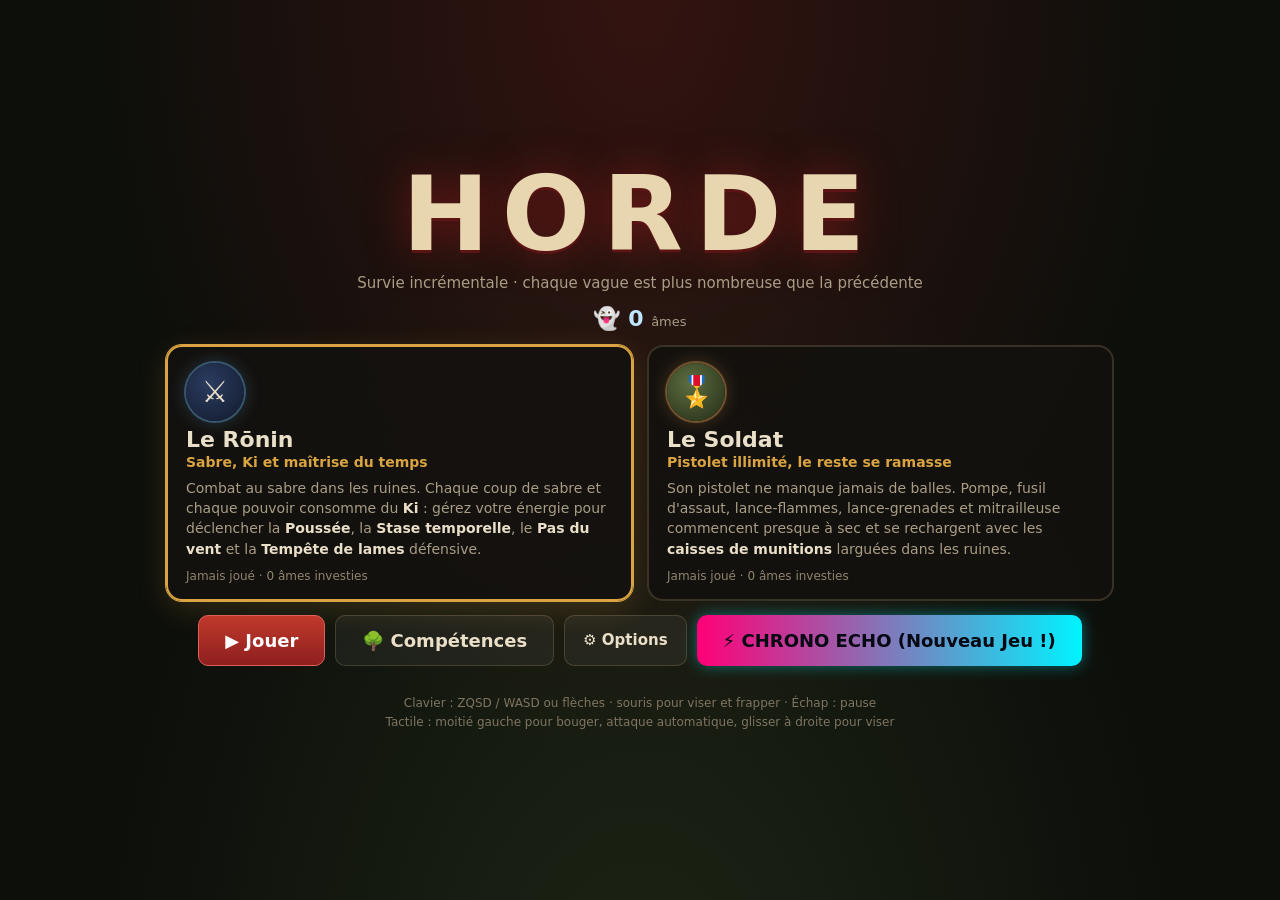
==== index.html @ ba74a108 "Horde : jeu de survie incrémentale Co-Authored-By: Claude Sonnet 5.5 <noreply@anthropic.com>" ====
<!DOCTYPE html>
<html lang="fr">
<head>
  <meta charset="utf-8">
  <meta name="viewport" content="width=device-width, initial-scale=1, maximum-scale=1, user-scalable=no, viewport-fit=cover">
  <title>HORDE — Survie incrémentale</title>
  <meta name="description" content="Survivez aux vagues de zombies de plus en plus nombreuses avec le Rōnin ou le Soldat, et faites grandir leurs arbres de compétences.">
  <meta name="theme-color" content="#0d0f0b">
  <meta name="apple-mobile-web-app-capable" content="yes">
  <meta name="mobile-web-app-capable" content="yes">
  <link rel="manifest" href="manifest.json">
  <link rel="icon" href="icon.svg" type="image/svg+xml">
  <link rel="apple-touch-icon" href="icon-192.png">
  <link rel="stylesheet" href="style.css">
</head>
<body>
  <canvas id="game"></canvas>

  <!-- Menu principal -->
  <section id="scr-menu" class="screen">
    <div class="menu-wrap">
      <header class="title">
        <h1>HORDE</h1>
        <p>Survie incrémentale · chaque vague est plus nombreuse que la précédente</p>
      </header>
      <div class="souls-big">👻 <span id="menu-souls">0</span> <small>âmes</small></div>
      <div class="classes">
        <button class="class-card" data-cls="samurai">
          <div class="portrait samurai"></div>
          <h2>Le Rōnin</h2>
          <p class="tag">Sabre, Ki et maîtrise du temps</p>
          <p class="desc">Combat au sabre dans les ruines. Chaque coup de sabre et chaque pouvoir consomme du <b>Ki</b> : gérez votre énergie pour déclencher la <b>Poussée</b>, la <b>Stase temporelle</b>, le <b>Pas du vent</b> et la <b>Tempête de lames</b> défensive.</p>
          <p class="meta"><span class="best"></span> · <span class="spent"></span></p>
        </button>
        <button class="class-card" data-cls="soldier">
          <div class="portrait soldier"></div>
          <h2>Le Soldat</h2>
          <p class="tag">Pistolet illimité, le reste se ramasse</p>
          <p class="desc">Son pistolet ne manque jamais de balles. Pompe, fusil d'assaut, lance-flammes, lance-grenades et mitrailleuse commencent presque à sec et se rechargent avec les <b>caisses de munitions</b> larguées dans les ruines.</p>
          <p class="meta"><span class="best"></span> · <span class="spent"></span></p>
        </button>
      </div>
      <div id="start-row" class="start-row">
        <label for="start-wave">Départ :</label>
        <select id="start-wave"></select>
      </div>
      <div class="menu-btns">
        <button id="btn-play" class="btn primary big">▶ Jouer</button>
        <button id="btn-tree" class="btn big">🌳 Compétences</button>
        <button id="btn-options" class="btn">⚙ Options</button>
        <a href="chrono-echo.html" class="btn big" style="background: linear-gradient(90deg, #ff0077, #00f3ff); color: #050711; font-weight: 900; text-decoration: none; display: inline-flex; align-items: center; justify-content: center; box-shadow: 0 0 15px rgba(0,243,255,0.4); border: none;">⚡ CHRONO ECHO (Nouveau Jeu !)</a>
      </div>
      <p id="totals" class="totals"></p>
      <p class="controls-help">Clavier : ZQSD / WASD ou flèches · souris pour viser et frapper · Échap : pause<br>Tactile : moitié gauche pour bouger, attaque automatique, glisser à droite pour viser</p>
    </div>
  </section>

  <!-- Arbre de compétences -->
  <section id="scr-tree" class="screen">
    <div class="tree-top">
      <button id="btn-tree-back" class="btn small">← Retour</button>
      <div class="tree-tabs">
        <button class="tree-tab" data-cls="samurai">Rōnin</button>
        <button class="tree-tab" data-cls="soldier">Soldat</button>
      </div>
      <div class="tree-souls">👻 <span id="tree-souls">0</span></div>
      <button id="btn-tree-reset" class="btn small ghost" title="Rend toutes les âmes investies">↺ Réinitialiser</button>
      <button id="btn-tree-play" class="btn small primary">▶ Jouer</button>
    </div>
    <div id="tree-view"><div id="tree-inner"></div></div>
    <aside id="tree-detail"></aside>
  </section>

  <!-- Pause -->
  <section id="scr-pause" class="screen overlay">
    <div class="panel">
      <h2>Pause</h2>
      <button id="btn-resume" class="btn primary big">Reprendre</button>
      <button id="btn-pause-options" class="btn">⚙ Options</button>
      <button id="btn-quit" class="btn ghost">Abandonner (les âmes sont gardées)</button>
    </div>
  </section>

  <!-- Fin de partie -->
  <section id="scr-over" class="screen overlay">
    <div class="panel wide">
      <h2 id="over-title">Submergé</h2>
      <div id="over-stats" class="over-stats"></div>
      <div class="souls-big">👻 <span id="over-souls">0</span> <small>âmes à dépenser</small></div>
      <p id="over-tip" class="tip"></p>
      <div class="menu-btns">
        <button id="btn-over-tree" class="btn primary big">🌳 Compétences</button>
        <button id="btn-over-again" class="btn big">↻ Rejouer</button>
        <button id="btn-over-menu" class="btn">Menu</button>
      </div>
    </div>
  </section>

  <!-- Options -->
  <section id="scr-options" class="screen overlay">
    <div class="panel">
      <h2>Options</h2>
      <label class="opt"><input type="checkbox" id="opt-sound"> Son <small>(touche M)</small></label>
      <label class="opt">Volume <input type="range" id="opt-volume" min="0" max="100"></label>
      <label class="opt"><input type="checkbox" id="opt-dmg"> Afficher les dégâts</label>
      <label class="opt"><input type="checkbox" id="opt-shake"> Tremblements de l'écran</label>
      <label class="opt"><input type="checkbox" id="opt-autoaim"> Visée automatique (souris)</label>
      <label class="opt"><input type="checkbox" id="opt-autoatk"> Attaque automatique (souris)</label>
      <button id="btn-opt-back" class="btn primary">OK</button>
      <button id="btn-wipe" class="btn ghost danger">Effacer la progression</button>
    </div>
  </section>

  <!-- Commandes tactiles -->
  <div id="touch">
    <button id="btn-touch-pause" class="tpause">II</button>
    <div id="touch-btns"></div>
  </div>

  <script src="js/data.js"></script>
  <script src="js/audio.js"></script>
  <script src="js/sprites.js"></script>
  <script src="js/game.js"></script>
  <script src="js/ui.js"></script>
</body>
</html>
---- style.css ----
:root {
  --bg: #0d0f0b;
  --panel: rgba(20, 18, 14, 0.94);
  --line: rgba(230, 200, 150, 0.18);
  --text: #eadfc8;
  --muted: #a99d86;
  --accent: #d9a441;
  --blood: #b3262b;
  --ki: #6cc0ff;
  --font: system-ui, -apple-system, "Segoe UI", Roboto, sans-serif;
}

* { box-sizing: border-box; }
html, body {
  margin: 0; height: 100%; overflow: hidden;
  background: var(--bg); color: var(--text); font-family: var(--font);
  -webkit-user-select: none; user-select: none; -webkit-tap-highlight-color: transparent;
  touch-action: none;
}
canvas#game { position: fixed; inset: 0; display: block; }
button { font-family: inherit; color: inherit; }

/* ---------- écrans ---------- */
.screen { position: fixed; inset: 0; display: none; z-index: 10; }
.screen.show { display: flex; }
#scr-menu, #scr-tree {
  background:
    radial-gradient(ellipse at 50% 0%, rgba(150, 30, 30, 0.28), transparent 60%),
    radial-gradient(ellipse at 50% 120%, rgba(60, 80, 40, 0.35), transparent 60%),
    #0d0f0b;
}
.overlay { background: rgba(5, 5, 4, 0.66); align-items: center; justify-content: center; backdrop-filter: blur(2px); }

/* ---------- boutons ---------- */
.btn {
  border: 1px solid var(--line); background: rgba(255, 255, 255, 0.05);
  padding: 10px 18px; border-radius: 10px; font-size: 15px; font-weight: 600; cursor: pointer;
  transition: transform .08s, background .15s, border-color .15s;
}
.btn:hover { background: rgba(255, 255, 255, 0.1); border-color: rgba(230, 200, 150, 0.4); }
.btn:active { transform: scale(0.97); }
.btn.primary { background: linear-gradient(#c0392b, #8e1f1f); border-color: #e0605a; color: #fff; }
.btn.primary:hover { background: linear-gradient(#d4473a, #9e2727); }
.btn.big { font-size: 18px; padding: 14px 26px; }
.btn.small { font-size: 13px; padding: 7px 12px; }
.btn.ghost { background: transparent; color: var(--muted); }
.btn.danger { color: #ff8080; }
.btn:disabled { opacity: 0.45; cursor: default; transform: none; }
.btn.glow { animation: glow 1.6s ease-in-out infinite; border-color: var(--accent); }
@keyframes glow { 50% { box-shadow: 0 0 18px rgba(217, 164, 65, 0.55); } }

/* ---------- menu ---------- */
#scr-menu { overflow-y: auto; justify-content: center; touch-action: pan-y; }
.menu-wrap { width: min(980px, 100%); padding: 24px 16px 30px; display: flex; flex-direction: column; align-items: center; gap: 14px; margin: auto; }
.title { text-align: center; }
.title h1 {
  margin: 0; font-size: clamp(56px, 12vw, 104px); letter-spacing: 0.12em; font-weight: 900; line-height: 1;
  color: #e8d6b0; text-shadow: 0 3px 0 #5a1414, 0 0 40px rgba(180, 30, 30, 0.5);
}
.title p { margin: 8px 0 0; color: var(--muted); font-size: 15px; }
.souls-big { font-size: 22px; font-weight: 800; color: #bfe6ff; }
.souls-big small { font-size: 13px; color: var(--muted); font-weight: 500; }
.classes { display: grid; grid-template-columns: 1fr 1fr; gap: 14px; width: 100%; }
.class-card {
  text-align: left; background: var(--panel); border: 2px solid var(--line); border-radius: 16px;
  padding: 16px 18px; cursor: pointer; transition: border-color .15s, transform .1s, box-shadow .15s;
}
.class-card:hover { border-color: rgba(230, 200, 150, 0.4); }
.class-card.sel { border-color: var(--accent); box-shadow: 0 0 0 1px var(--accent), 0 8px 30px rgba(217, 164, 65, 0.18); }
.class-card h2 { margin: 6px 0 2px; font-size: 22px; }
.class-card .tag { margin: 0 0 8px; color: var(--accent); font-weight: 700; font-size: 14px; }
.class-card .desc { margin: 0 0 10px; color: var(--muted); font-size: 14px; line-height: 1.45; }
.class-card .desc b { color: var(--text); }
.class-card .meta { margin: 0; font-size: 12px; color: #8f846e; }
.portrait { width: 58px; height: 58px; border-radius: 50%; display: grid; place-items: center; font-size: 30px; }
.portrait.samurai { background: radial-gradient(circle at 40% 35%, #2b3c60, #121a2c); box-shadow: 0 0 0 2px #6cc0ff55, 0 0 18px #6cc0ff44; }
.portrait.samurai::before { content: '⚔️'; }
.portrait.soldier { background: radial-gradient(circle at 40% 35%, #5d6e40, #232b16); box-shadow: 0 0 0 2px #ffb35c55, 0 0 18px #ffb35c44; }
.portrait.soldier::before { content: '🎖️'; }
.start-row { display: flex; align-items: center; gap: 8px; color: var(--muted); }
.start-row select { background: #1d1a14; color: var(--text); border: 1px solid var(--line); border-radius: 8px; padding: 6px 10px; font-size: 14px; }
.menu-btns { display: flex; gap: 10px; flex-wrap: wrap; justify-content: center; }
.totals { margin: 0; color: #8f846e; font-size: 13px; }
.controls-help { margin: 0; color: #7f7562; font-size: 12px; text-align: center; line-height: 1.6; }

/* ---------- arbre ---------- */
#scr-tree { flex-direction: column; }
.tree-top {
  display: flex; align-items: center; gap: 10px; padding: 10px 14px; flex-wrap: wrap;
  background: rgba(10, 9, 7, 0.85); border-bottom: 1px solid var(--line); z-index: 2;
}
.tree-tabs { display: flex; gap: 4px; background: rgba(255, 255, 255, 0.05); border-radius: 10px; padding: 3px; }
.tree-tab { border: 0; background: transparent; padding: 7px 14px; border-radius: 8px; font-weight: 700; cursor: pointer; color: var(--muted); }
.tree-tab.sel { background: var(--accent); color: #1a1208; }
.tree-souls { font-weight: 800; color: #bfe6ff; font-size: 18px; margin-left: auto; }
#tree-view { flex: 1; position: relative; overflow: hidden; cursor: grab; touch-action: none; }
#tree-view:active { cursor: grabbing; }
#tree-inner { position: absolute; left: 0; top: 0; transform-origin: 0 0; }
#tree-inner svg { position: absolute; left: 0; top: 0; pointer-events: none; }
.link { fill: none; stroke: rgba(230, 200, 150, 0.16); stroke-width: 3; stroke-dasharray: 6 6; }
.link.ok { stroke: rgba(217, 164, 65, 0.65); stroke-dasharray: none; }
.reqlbl { fill: #8f846e; font-size: 11px; font-family: var(--font); }
.branch {
  position: absolute; transform: translateX(-50%); font-weight: 900; letter-spacing: 0.14em; text-transform: uppercase;
  color: var(--accent); font-size: 13px; white-space: nowrap; opacity: 0.85;
}
.node {
  position: absolute; width: 64px; height: 64px; margin: -32px 0 0 -32px; border-radius: 50%;
  border: 2px solid rgba(230, 200, 150, 0.25); background: radial-gradient(circle at 40% 35%, #2a251c, #14110c);
  display: grid; place-items: center; cursor: pointer; padding: 0; transition: transform .1s, box-shadow .15s, border-color .15s;
}
.node .ic { font-size: 28px; line-height: 1; filter: grayscale(0.2); }
.node .lv {
  position: absolute; bottom: -8px; left: 50%; transform: translateX(-50%); background: #14110c; border: 1px solid var(--line);
  border-radius: 8px; padding: 0 6px; font-size: 11px; font-weight: 800; color: var(--muted); white-space: nowrap;
}
.node .nname {
  position: absolute; top: 72px; left: 50%; transform: translateX(-50%); width: 98px; text-align: center;
  font-size: 11.5px; font-weight: 600; color: var(--muted); pointer-events: none; line-height: 1.2;
}
.node:hover { transform: scale(1.07); }
.node.locked { opacity: 0.38; }
.node.locked .ic { filter: grayscale(1); }
.node.poor { border-color: rgba(230, 200, 150, 0.4); }
.node.buy { border-color: var(--accent); box-shadow: 0 0 14px rgba(217, 164, 65, 0.5); animation: pulse 1.8s ease-in-out infinite; }
.node.buy .lv { color: var(--accent); border-color: var(--accent); }
.node.owned { background: radial-gradient(circle at 40% 35%, #4a3a1e, #1e170c); }
.node.max { border-color: #ffd86a; background: radial-gradient(circle at 40% 35%, #7a5a1e, #2e2008); box-shadow: 0 0 10px rgba(255, 216, 106, 0.35); }
.node.max .lv { color: #ffd86a; border-color: #ffd86a; }
.node.sel { outline: 3px solid #fff; outline-offset: 3px; }
.node.pop { animation: pop .3s ease-out; }
@keyframes pulse { 50% { box-shadow: 0 0 22px rgba(217, 164, 65, 0.8); } }
@keyframes pop { 0% { transform: scale(1.3); } 100% { transform: scale(1); } }
#tree-detail {
  position: absolute; right: 14px; bottom: 14px; width: min(360px, calc(100% - 28px));
  background: var(--panel); border: 1px solid var(--line); border-radius: 14px; padding: 14px 16px; z-index: 3;
  box-shadow: 0 10px 40px rgba(0, 0, 0, 0.5);
}
#tree-detail .hint { color: var(--muted); font-size: 14px; text-align: center; line-height: 1.5; }
#tree-detail .hint small { color: #7f7562; }
#tree-detail .dh { display: flex; gap: 12px; align-items: center; }
#tree-detail .dic { font-size: 34px; }
#tree-detail .dh b { display: block; font-size: 18px; }
#tree-detail .dh small { color: var(--muted); }
#tree-detail p { margin: 10px 0; color: #cdbfa3; font-size: 14px; line-height: 1.45; }
#tree-detail .fx { font-size: 14px; padding: 6px 10px; border-radius: 8px; background: rgba(255, 255, 255, 0.04); margin-bottom: 6px; }
#tree-detail .fx span { display: inline-block; width: 70px; color: var(--muted); font-size: 12px; text-transform: uppercase; letter-spacing: 0.06em; }
#tree-detail .fx.next { background: rgba(217, 164, 65, 0.1); color: #ffe2a8; }
#tree-detail .lock { color: #ff9a8a; font-size: 13px; margin: 8px 0; }
#tree-detail .maxed { color: #ffd86a; font-weight: 800; text-align: center; margin-top: 8px; }
#tree-detail .btn { width: 100%; margin-top: 8px; }

/* ---------- panneaux ---------- */
.panel {
  background: var(--panel); border: 1px solid var(--line); border-radius: 18px; padding: 22px 24px;
  display: flex; flex-direction: column; gap: 10px; min-width: min(340px, calc(100vw - 32px)); max-width: calc(100vw - 32px);
  box-shadow: 0 20px 60px rgba(0, 0, 0, 0.6);
}
.panel.wide { width: min(620px, calc(100vw - 32px)); align-items: center; }
.panel h2 { margin: 0 0 6px; text-align: center; font-size: 26px; }
.over-stats { display: grid; grid-template-columns: repeat(4, 1fr); gap: 10px; width: 100%; }
.over-stats div { background: rgba(255, 255, 255, 0.04); border-radius: 10px; padding: 10px 6px; text-align: center; }
.over-stats b { display: block; font-size: 24px; color: #fff; }
.over-stats span { font-size: 12px; color: var(--muted); }
.over-stats em { color: var(--accent); font-style: normal; font-weight: 800; }
.tip { color: #cdbfa3; font-size: 14px; text-align: center; margin: 4px 0; }
.opt { display: flex; align-items: center; gap: 10px; font-size: 15px; padding: 4px 0; }
.opt input[type=checkbox] { width: 18px; height: 18px; accent-color: var(--accent); }
.opt input[type=range] { flex: 1; accent-color: var(--accent); }
.opt small { color: var(--muted); }

/* ---------- tactile ---------- */
#touch { display: none; position: fixed; inset: 0; pointer-events: none; z-index: 5; }
#touch.show { display: block; }
.tpause {
  pointer-events: auto; position: absolute; top: 74px; left: 14px; width: 42px; height: 42px; border-radius: 50%;
  background: rgba(0, 0, 0, 0.5); border: 1px solid rgba(255, 255, 255, 0.3); font-weight: 900; font-size: 15px;
}
#touch-btns {
  position: absolute; right: calc(14px + env(safe-area-inset-right)); bottom: calc(90px + env(safe-area-inset-bottom));
  display: flex; flex-direction: column-reverse; gap: 10px; pointer-events: none;
}
.tbtn {
  pointer-events: auto; width: 68px; height: 68px; border-radius: 50%; position: relative;
  background: rgba(0, 0, 0, 0.5); border: 2px solid rgba(255, 255, 255, 0.4);
  display: flex; flex-direction: column; align-items: center; justify-content: center; padding: 0;
}
.tbtn .ti { font-size: 26px; line-height: 1; }
.tbtn .tn { font-size: 10px; font-weight: 700; margin-top: 2px; }
.tbtn .tc { position: absolute; top: -4px; right: -4px; font-size: 11px; font-weight: 800; color: #9fd0ff; background: rgba(0,0,0,0.7); border-radius: 8px; padding: 0 4px; }
.tbtn .tc:empty { display: none; }
.tbtn.off { opacity: 0.45; border-color: rgba(255, 90, 90, 0.5); }
.tbtn.down { transform: scale(0.92); background: rgba(255, 255, 255, 0.2); }

@media (max-width: 700px) {
  .classes { grid-template-columns: 1fr; }
  .class-card { padding: 12px 14px; }
  .class-card .desc { font-size: 13px; }
  .over-stats { grid-template-columns: repeat(2, 1fr); }
  .btn.big { font-size: 16px; padding: 12px 20px; }
  #tree-detail { right: 8px; left: 8px; bottom: 8px; width: auto; padding: 12px; }
  #tree-detail p { margin: 6px 0; font-size: 13px; }
  .tree-top { gap: 6px; padding: 8px; }
  .tree-souls { font-size: 15px; }
}
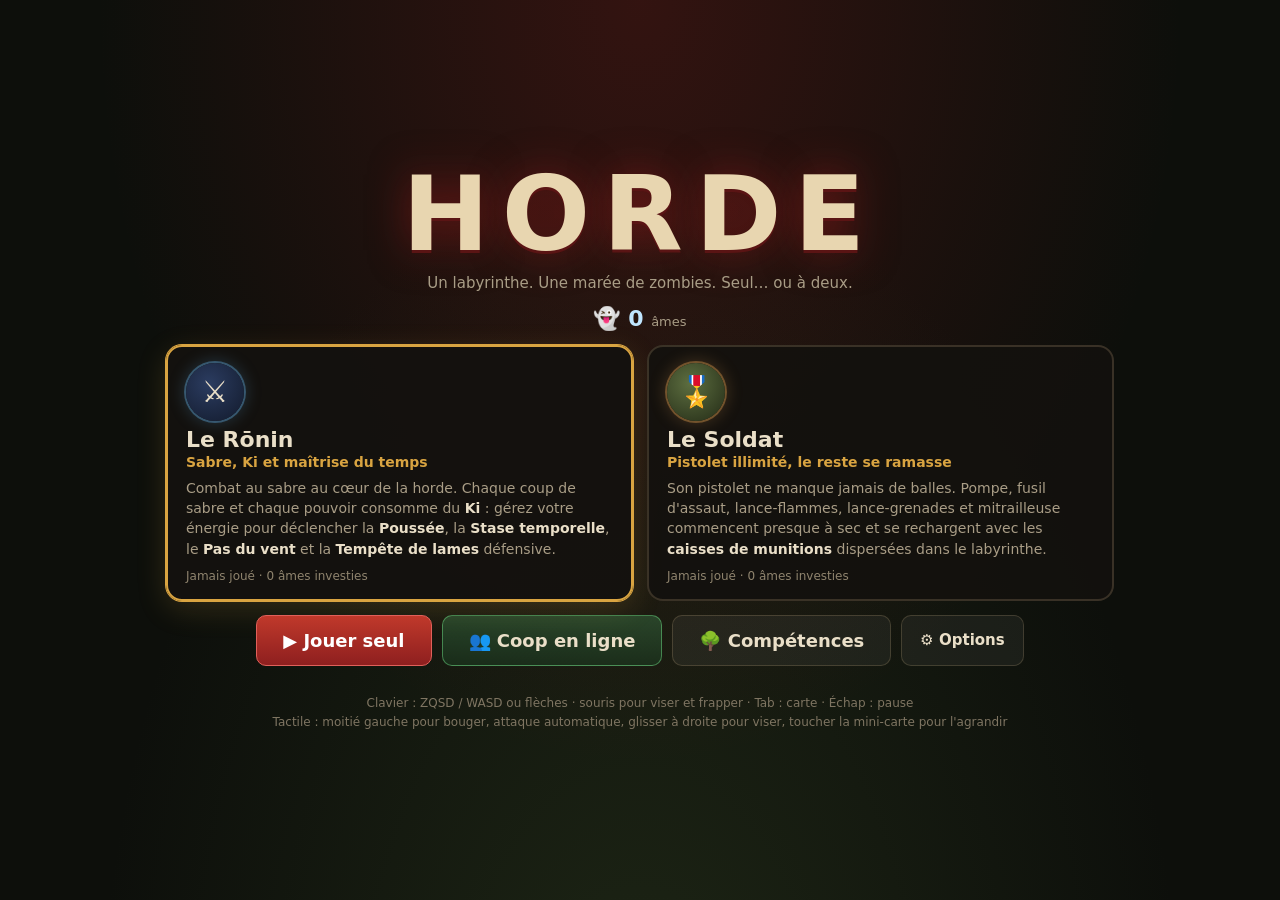
==== commit 9e8af575: "Horde : labyrinthe, hordes massives et coop à distance - Monde : grand labyrinthe généré, sans cul-d" ====
--- a/index.html
+++ b/index.html
@@ -21,7 +21,7 @@
     <div class="menu-wrap">
       <header class="title">
         <h1>HORDE</h1>
-        <p>Survie incrémentale · chaque vague est plus nombreuse que la précédente</p>
+        <p>Un labyrinthe. Une marée de zombies. Seul… ou à deux.</p>
       </header>
       <div class="souls-big">👻 <span id="menu-souls">0</span> <small>âmes</small></div>
       <div class="classes">
@@ -29,14 +29,14 @@
           <div class="portrait samurai"></div>
           <h2>Le Rōnin</h2>
           <p class="tag">Sabre, Ki et maîtrise du temps</p>
-          <p class="desc">Combat au sabre dans les ruines. Chaque coup de sabre et chaque pouvoir consomme du <b>Ki</b> : gérez votre énergie pour déclencher la <b>Poussée</b>, la <b>Stase temporelle</b>, le <b>Pas du vent</b> et la <b>Tempête de lames</b> défensive.</p>
+          <p class="desc">Combat au sabre au cœur de la horde. Chaque coup de sabre et chaque pouvoir consomme du <b>Ki</b> : gérez votre énergie pour déclencher la <b>Poussée</b>, la <b>Stase temporelle</b>, le <b>Pas du vent</b> et la <b>Tempête de lames</b> défensive.</p>
           <p class="meta"><span class="best"></span> · <span class="spent"></span></p>
         </button>
         <button class="class-card" data-cls="soldier">
           <div class="portrait soldier"></div>
           <h2>Le Soldat</h2>
           <p class="tag">Pistolet illimité, le reste se ramasse</p>
-          <p class="desc">Son pistolet ne manque jamais de balles. Pompe, fusil d'assaut, lance-flammes, lance-grenades et mitrailleuse commencent presque à sec et se rechargent avec les <b>caisses de munitions</b> larguées dans les ruines.</p>
+          <p class="desc">Son pistolet ne manque jamais de balles. Pompe, fusil d'assaut, lance-flammes, lance-grenades et mitrailleuse commencent presque à sec et se rechargent avec les <b>caisses de munitions</b> dispersées dans le labyrinthe.</p>
           <p class="meta"><span class="best"></span> · <span class="spent"></span></p>
         </button>
       </div>
@@ -45,13 +45,13 @@
         <select id="start-wave"></select>
       </div>
       <div class="menu-btns">
-        <button id="btn-play" class="btn primary big">▶ Jouer</button>
+        <button id="btn-play" class="btn primary big">▶ Jouer seul</button>
+        <button id="btn-coop" class="btn big coop-btn">👥 Coop en ligne</button>
         <button id="btn-tree" class="btn big">🌳 Compétences</button>
         <button id="btn-options" class="btn">⚙ Options</button>
-        <a href="chrono-echo.html" class="btn big" style="background: linear-gradient(90deg, #ff0077, #00f3ff); color: #050711; font-weight: 900; text-decoration: none; display: inline-flex; align-items: center; justify-content: center; box-shadow: 0 0 15px rgba(0,243,255,0.4); border: none;">⚡ CHRONO ECHO (Nouveau Jeu !)</a>
       </div>
       <p id="totals" class="totals"></p>
-      <p class="controls-help">Clavier : ZQSD / WASD ou flèches · souris pour viser et frapper · Échap : pause<br>Tactile : moitié gauche pour bouger, attaque automatique, glisser à droite pour viser</p>
+      <p class="controls-help">Clavier : ZQSD / WASD ou flèches · souris pour viser et frapper · Tab : carte · Échap : pause<br>Tactile : moitié gauche pour bouger, attaque automatique, glisser à droite pour viser, toucher la mini-carte pour l'agrandir</p>
     </div>
   </section>
 
@@ -69,6 +69,37 @@
     </div>
     <div id="tree-view"><div id="tree-inner"></div></div>
     <aside id="tree-detail"></aside>
+  </section>
+
+  <!-- Coop en ligne -->
+  <section id="scr-coop" class="screen overlay solid">
+    <div class="panel wide coop">
+      <h2>👥 Coop en ligne</h2>
+      <p class="coop-intro">Deux joueurs, chacun sur son écran : l'un incarne <b>le Rōnin</b>, l'autre <b>le Soldat</b>. Chacun garde ses âmes et son arbre de compétences. Un joueur à terre peut être relevé par l'autre.</p>
+      <div id="coop-idle" class="coop-idle">
+        <button id="btn-coop-host" class="btn primary big">Créer une partie</button>
+        <span class="coop-or">ou</span>
+        <div class="coop-join">
+          <input id="coop-code" maxlength="5" placeholder="CODE" autocomplete="off" autocapitalize="characters" spellcheck="false">
+          <button id="btn-coop-join" class="btn big">Rejoindre</button>
+        </div>
+      </div>
+      <div id="coop-room" class="coop-room" hidden>
+        <div class="coop-code">Code du salon <b id="coop-code-show"></b></div>
+        <div id="coop-share"><button id="btn-coop-copy" class="btn small">Copier le lien d'invitation</button></div>
+        <div id="coop-roles" class="coop-roles"></div>
+        <div id="coop-host-ctl" class="coop-host-ctl">
+          <button id="btn-coop-swap" class="btn small">⇄ Échanger les rôles</button>
+          <label>Départ : <select id="coop-wave"></select></label>
+          <button id="btn-coop-start" class="btn primary big" disabled>▶ Lancer la partie</button>
+        </div>
+      </div>
+      <p id="coop-status" class="tip"></p>
+      <div class="menu-btns">
+        <button id="btn-coop-tree" class="btn">🌳 Compétences</button>
+        <button id="btn-coop-back" class="btn ghost">← Retour</button>
+      </div>
+    </div>
   </section>
 
   <!-- Pause -->
@@ -120,6 +151,11 @@
   <script src="js/data.js"></script>
   <script src="js/audio.js"></script>
   <script src="js/sprites.js"></script>
+  <script src="js/world.js"></script>
+  <script src="js/engine.js"></script>
+  <script src="js/sim.js"></script>
+  <script src="js/render.js"></script>
+  <script src="js/net.js"></script>
   <script src="js/game.js"></script>
   <script src="js/ui.js"></script>
 </body>
--- a/style.css
+++ b/style.css
@@ -203,3 +203,34 @@
   .tree-top { gap: 6px; padding: 8px; }
   .tree-souls { font-size: 15px; }
 }
+
+/* ---------- coop en ligne ---------- */
+.overlay.solid { background: radial-gradient(ellipse at 50% 0%, rgba(150, 30, 30, 0.28), transparent 60%), #0d0f0b; overflow-y: auto; touch-action: pan-y; }
+.coop-btn { border-color: #7dff9a66; background: linear-gradient(rgba(70, 150, 90, 0.35), rgba(30, 80, 45, 0.35)); }
+.coop-btn:hover { background: linear-gradient(rgba(80, 170, 100, 0.5), rgba(40, 100, 55, 0.5)); border-color: #7dff9a; }
+.panel.coop { gap: 14px; }
+.coop-intro { margin: 0; color: var(--muted); font-size: 14px; line-height: 1.5; text-align: center; }
+.coop-intro b { color: var(--text); }
+.coop-idle { display: flex; align-items: center; gap: 14px; flex-wrap: wrap; justify-content: center; }
+.coop-or { color: var(--muted); font-size: 13px; }
+.coop-join { display: flex; gap: 8px; }
+#coop-code {
+  width: 150px; text-align: center; font: 800 24px var(--font); letter-spacing: 0.28em; text-transform: uppercase;
+  background: #1d1a14; color: #fff; border: 1px solid var(--line); border-radius: 10px; padding: 8px 6px 8px 14px;
+  -webkit-user-select: text; user-select: text;
+}
+#coop-code:focus { outline: 2px solid var(--accent); }
+.coop-room { display: flex; flex-direction: column; align-items: center; gap: 12px; width: 100%; }
+.coop-room[hidden], .coop-idle[hidden], .coop-host-ctl[hidden] { display: none; }
+.coop-code { color: var(--muted); font-size: 14px; display: flex; flex-direction: column; align-items: center; gap: 2px; }
+.coop-code b { font-size: 44px; letter-spacing: 0.3em; color: #fff; text-shadow: 0 0 24px rgba(125, 255, 154, 0.35); padding-left: 0.3em; -webkit-user-select: text; user-select: text; }
+.coop-roles { display: grid; grid-template-columns: 1fr 1fr; gap: 12px; width: 100%; }
+.coop-roles .role { background: rgba(255, 255, 255, 0.04); border: 1px solid var(--line); border-radius: 14px; padding: 12px; display: flex; flex-direction: column; align-items: center; gap: 4px; }
+.coop-roles .role.me { border-color: var(--accent); }
+.coop-roles .role.wait { opacity: 0.5; }
+.coop-roles .role b { font-size: 13px; color: var(--muted); font-weight: 600; }
+.coop-roles .role span { font-size: 17px; font-weight: 800; }
+.coop-host-ctl { display: flex; align-items: center; gap: 12px; flex-wrap: wrap; justify-content: center; color: var(--muted); }
+.coop-host-ctl select { background: #1d1a14; color: var(--text); border: 1px solid var(--line); border-radius: 8px; padding: 6px 10px; font-size: 14px; }
+#coop-status { min-height: 1.3em; text-align: center; }
+.over-stats { grid-template-columns: repeat(3, 1fr); }
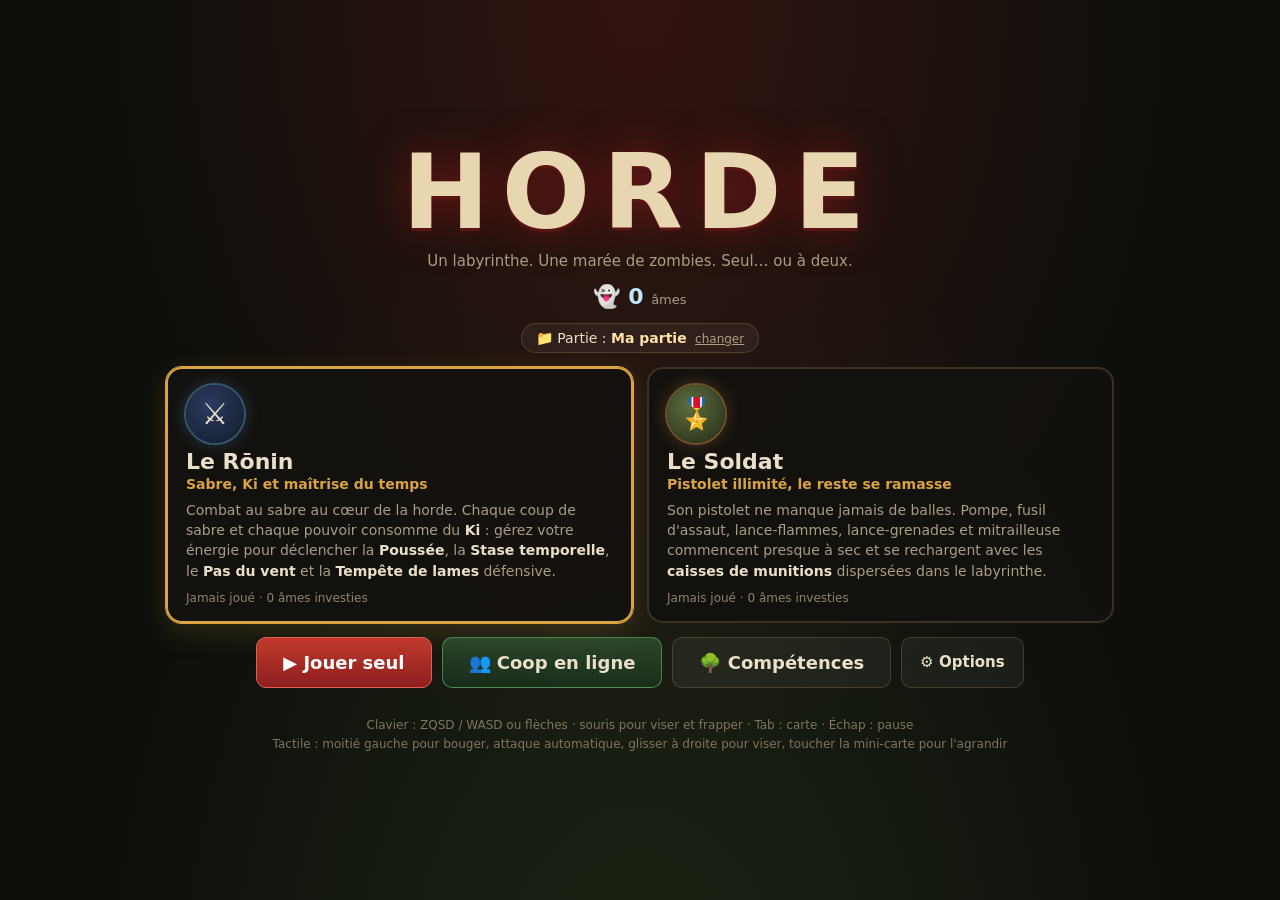
==== commit 3bf6db89: "Plusieurs parties enregistrées (une par coéquipier) - Bouton « 📁 Partie » à l'accueil et dans le sal" ====
--- a/index.html
+++ b/index.html
@@ -24,6 +24,7 @@
         <p>Un labyrinthe. Une marée de zombies. Seul… ou à deux.</p>
       </header>
       <div class="souls-big">👻 <span id="menu-souls">0</span> <small>âmes</small></div>
+      <button id="btn-profile" class="profile-chip" title="Changer de partie">📁 Partie : <b id="menu-profile">Ma partie</b> <span>changer</span></button>
       <div class="classes">
         <button class="class-card" data-cls="samurai">
           <div class="portrait samurai"></div>
@@ -76,6 +77,7 @@
     <div class="panel wide coop">
       <h2>👥 Coop en ligne</h2>
       <p class="coop-intro">Deux joueurs, chacun sur son écran : l'un incarne <b>le Rōnin</b>, l'autre <b>le Soldat</b>. Chacun garde ses âmes et son arbre de compétences. Un joueur à terre peut être relevé par l'autre.</p>
+      <button id="btn-coop-profile" class="profile-chip" title="Changer de partie">📁 Partie utilisée : <b id="coop-profile">Ma partie</b> <span>changer</span></button>
       <div id="coop-idle" class="coop-idle">
         <button id="btn-coop-host" class="btn primary big">Créer une partie</button>
         <span class="coop-or">ou</span>
@@ -99,6 +101,21 @@
         <button id="btn-coop-tree" class="btn">🌳 Compétences</button>
         <button id="btn-coop-back" class="btn ghost">← Retour</button>
       </div>
+    </div>
+  </section>
+
+  <!-- Parties enregistrées -->
+  <section id="scr-saves" class="screen overlay solid">
+    <div class="panel wide saves">
+      <h2>📁 Parties enregistrées</h2>
+      <p class="saves-intro">Une partie par coéquipier : chacune garde ses âmes, ses arbres et ses records. Choisissez celle qui correspond à la personne avec qui vous jouez.</p>
+      <div id="saves-list" class="saves-list"></div>
+      <div class="saves-new">
+        <input id="save-new-name" maxlength="24" placeholder="Nom de la nouvelle partie (ex. : avec Léo)" autocomplete="off" spellcheck="false">
+        <button id="btn-save-new" class="btn primary">＋ Créer</button>
+      </div>
+      <div id="saves-guard"></div>
+      <div class="menu-btns"><button id="btn-saves-back" class="btn">← Retour</button></div>
     </div>
   </section>
 
@@ -148,6 +165,11 @@
     <div id="touch-btns"></div>
   </div>
 
+  <script src="save-guard.js"></script>
+  <script>
+    // Sauvegarde renforcée : pas d'écrasement par un vieil onglet, copies de secours, export / import.
+    SaveGuard.protect({ app: 'horde', name: 'Horde', prefixes: ['horde-save-v1', 'horde-profiles-v1'], canReload: () => !(typeof Game !== 'undefined' && Game.R) && !(typeof Net !== 'undefined' && Net.connected) });
+  </script>
   <script src="js/data.js"></script>
   <script src="js/audio.js"></script>
   <script src="js/sprites.js"></script>
@@ -158,5 +180,9 @@
   <script src="js/net.js"></script>
   <script src="js/game.js"></script>
   <script src="js/ui.js"></script>
+  <script>
+    SaveGuard.mount(document.querySelector('#scr-options .panel'), document.getElementById('btn-opt-back'));
+    SaveGuard.mount(document.getElementById('saves-guard'));
+  </script>
 </body>
 </html>
--- a/style.css
+++ b/style.css
@@ -234,3 +234,31 @@
 .coop-host-ctl select { background: #1d1a14; color: var(--text); border: 1px solid var(--line); border-radius: 8px; padding: 6px 10px; font-size: 14px; }
 #coop-status { min-height: 1.3em; text-align: center; }
 .over-stats { grid-template-columns: repeat(3, 1fr); }
+
+/* ---------- parties enregistrées ---------- */
+.profile-chip {
+  border: 1px solid var(--line); background: rgba(255, 255, 255, 0.05); border-radius: 999px; padding: 6px 14px;
+  font-size: 14px; cursor: pointer; color: var(--text);
+}
+.profile-chip b { color: #ffe2a8; }
+.profile-chip span { color: var(--muted); font-size: 12px; margin-left: 4px; text-decoration: underline; }
+.profile-chip:hover { border-color: var(--accent); }
+.coop .profile-chip { align-self: center; margin-bottom: 6px; }
+.saves-intro { margin: 0 0 4px; color: var(--muted); font-size: 14px; text-align: center; }
+.saves-list { display: flex; flex-direction: column; gap: 8px; width: 100%; max-height: 46vh; overflow-y: auto; touch-action: pan-y; }
+.save-item {
+  display: flex; align-items: center; gap: 10px; flex-wrap: wrap; padding: 10px 12px; border-radius: 12px;
+  background: rgba(255, 255, 255, 0.04); border: 1px solid var(--line);
+}
+.save-item.active { border-color: var(--accent); background: rgba(217, 164, 65, 0.1); }
+.save-item .si-main { flex: 1; min-width: 180px; }
+.save-item .si-name { font-weight: 800; font-size: 16px; }
+.save-item .si-badge { font-size: 11px; font-weight: 800; color: #1a1208; background: var(--accent); border-radius: 6px; padding: 1px 6px; margin-left: 6px; vertical-align: 2px; }
+.save-item .si-meta { color: var(--muted); font-size: 12.5px; margin-top: 2px; }
+.save-item .si-btns { display: flex; gap: 6px; flex-wrap: wrap; }
+.saves-new { display: flex; gap: 8px; width: 100%; }
+.saves-new input {
+  flex: 1; min-width: 0; background: #1d1a14; color: var(--text); border: 1px solid var(--line); border-radius: 10px;
+  padding: 10px 12px; font-size: 15px; -webkit-user-select: text; user-select: text;
+}
+#saves-guard { width: 100%; }
